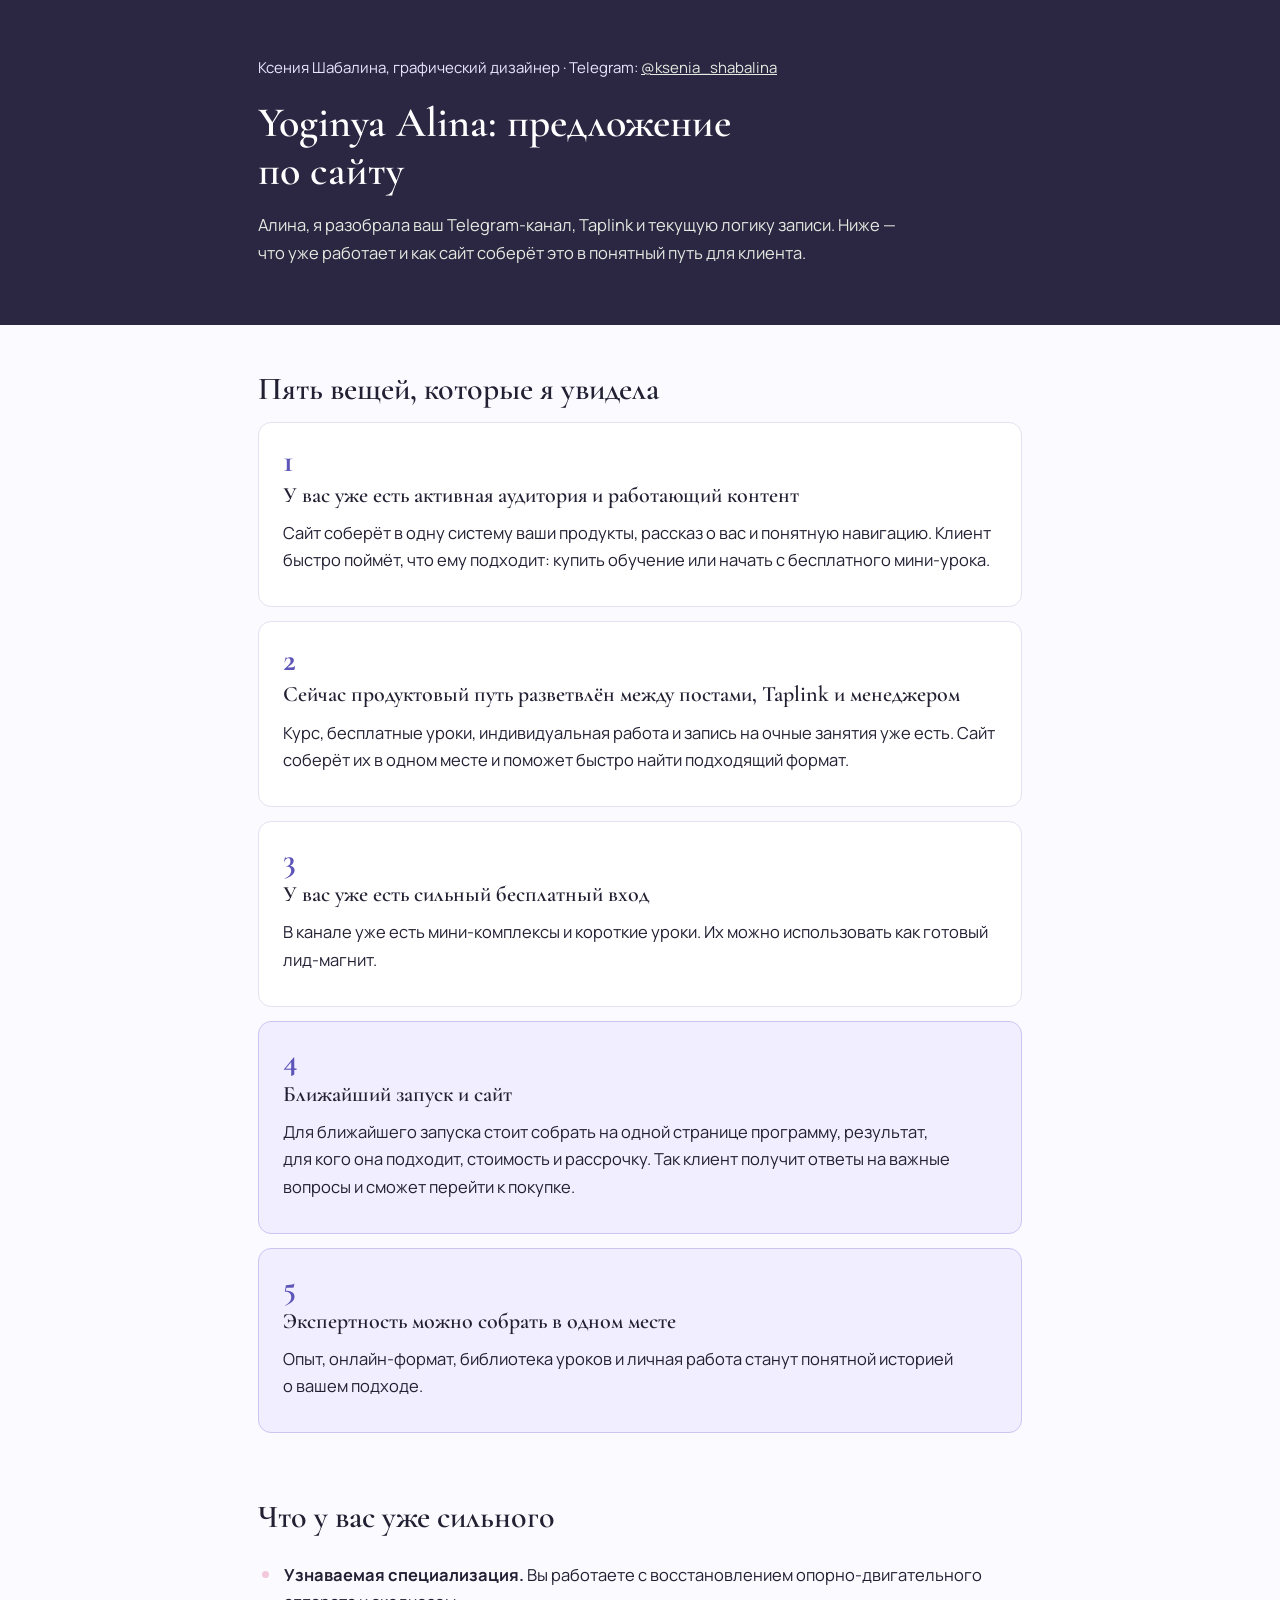
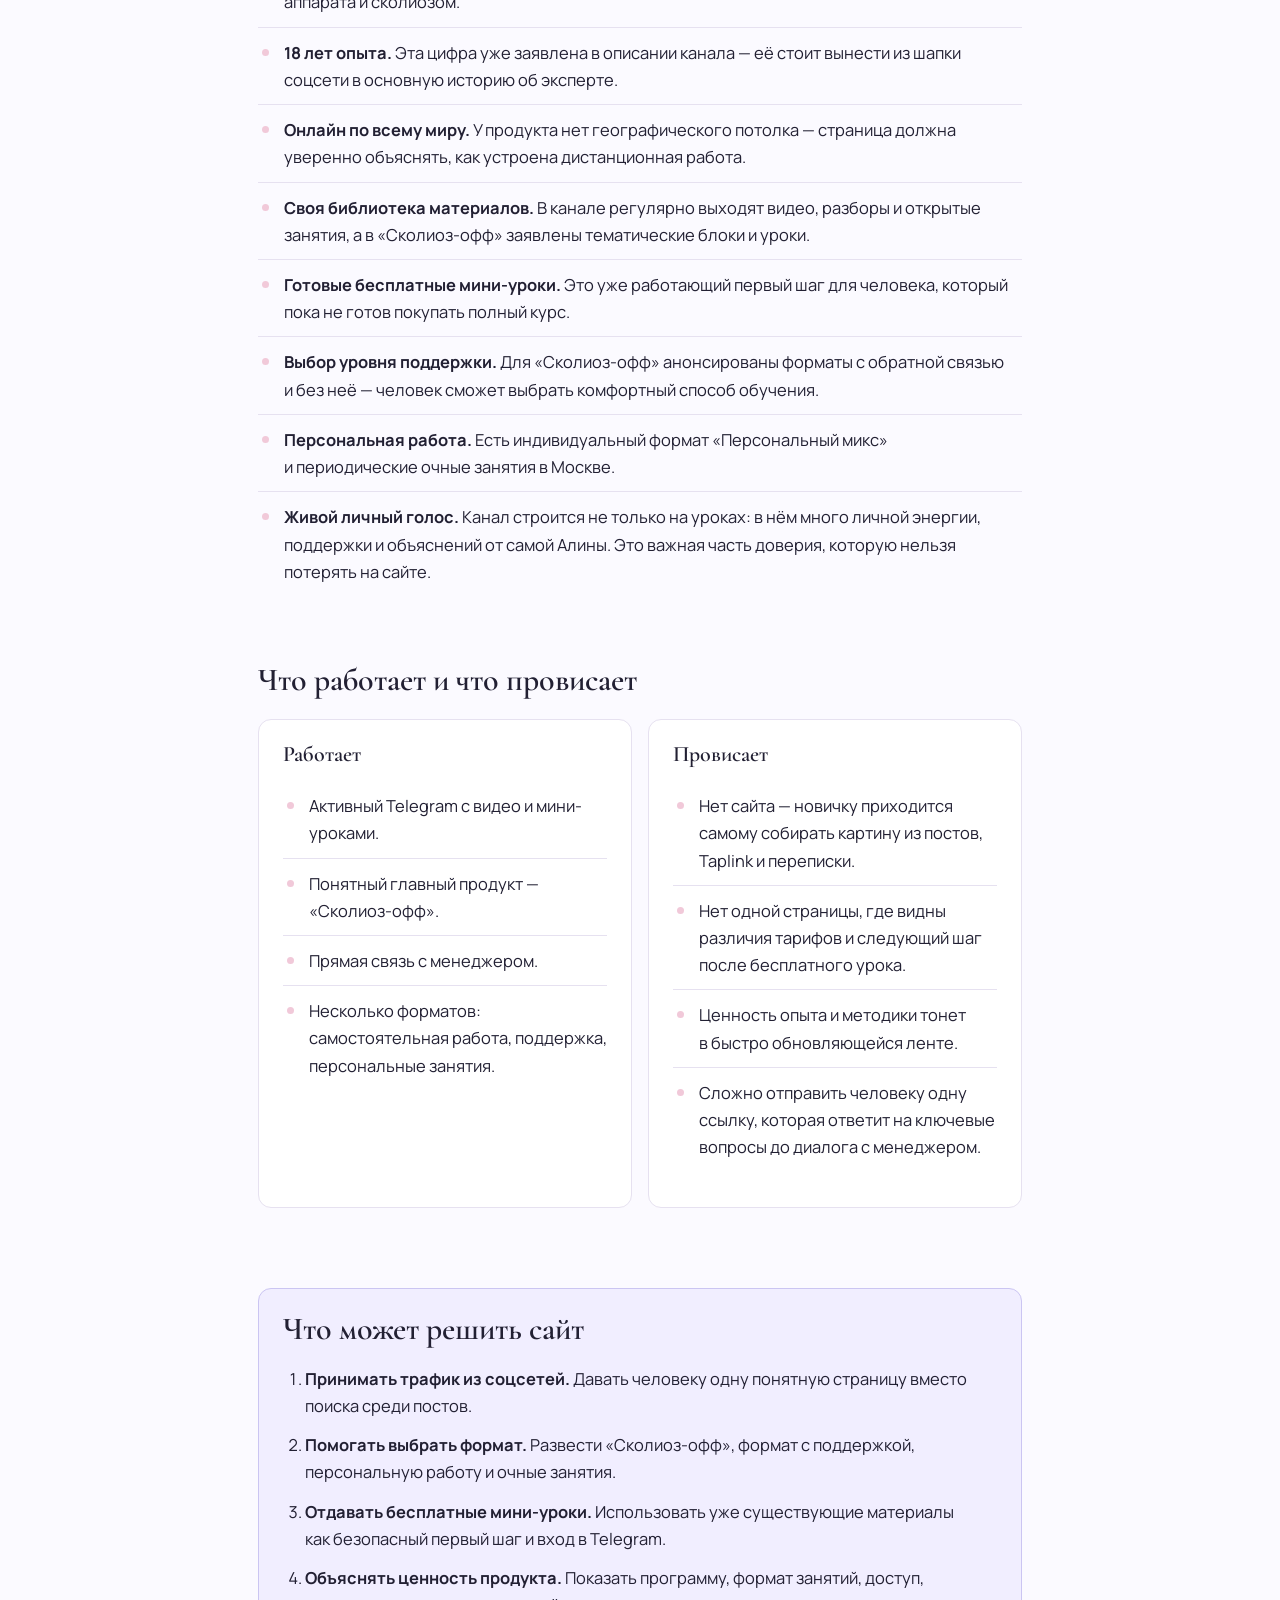
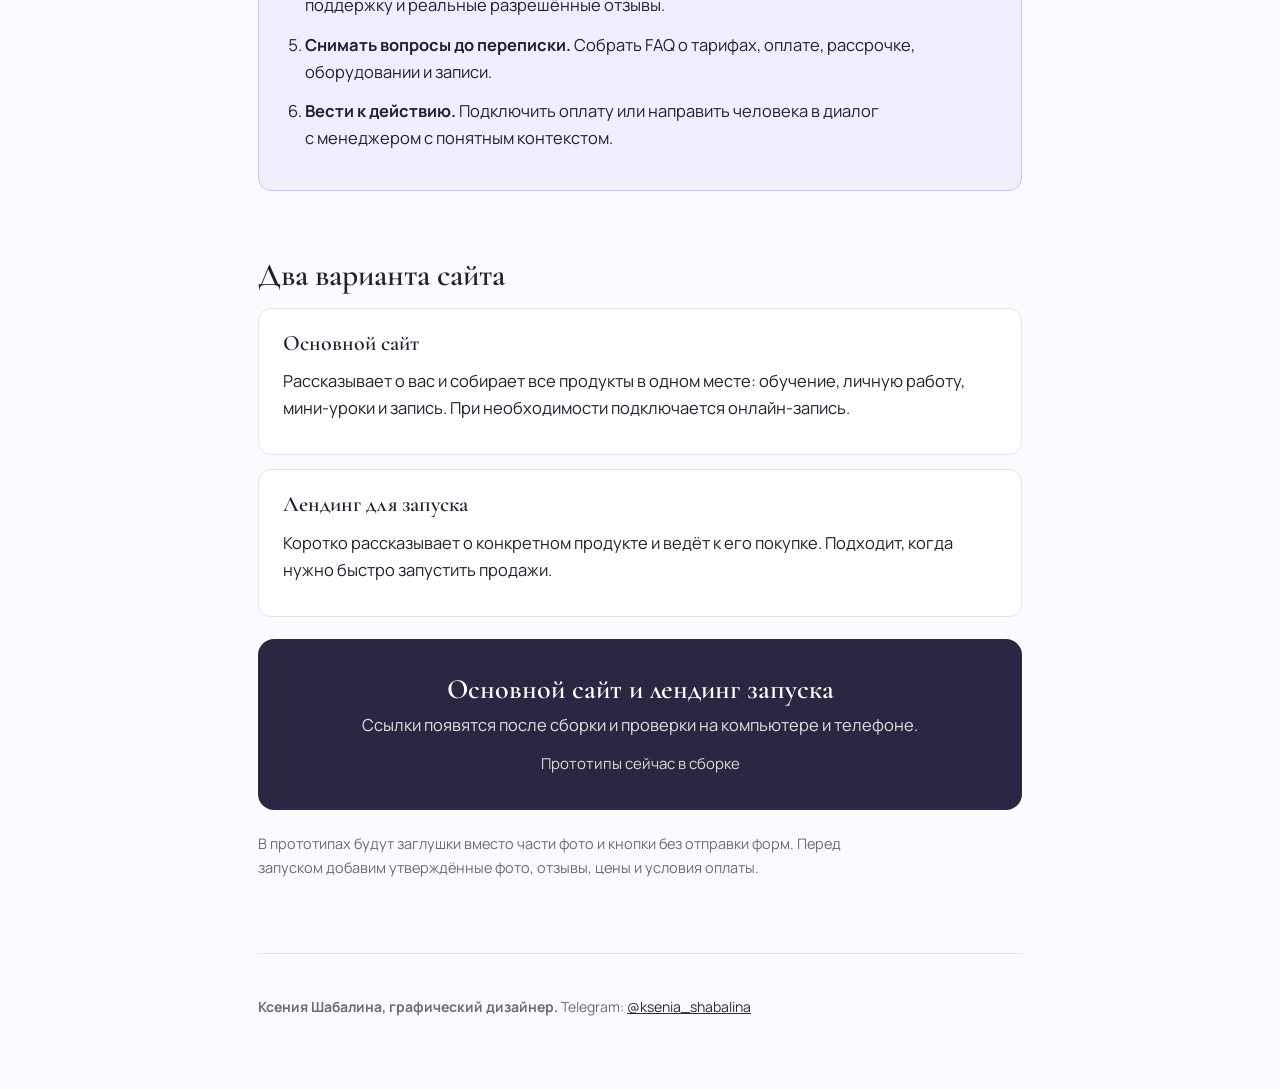
==== kp/index.html @ 1d9e5b0a "Publish Alina Putova prototypes" ====
<!doctype html>
<html lang="ru">
<head>
<meta charset="utf-8">
<meta name="viewport" content="width=device-width, initial-scale=1, viewport-fit=cover">
<meta name="robots" content="noindex, nofollow">
<title>Yoginya Alina&nbsp;— предложение по&nbsp;сайту</title>
<link rel="preconnect" href="https://fonts.googleapis.com">
<link rel="preconnect" href="https://fonts.gstatic.com" crossorigin>
<link href="https://fonts.googleapis.com/css2?family=Cormorant+Garamond:wght@500;600;700&family=Manrope:wght@400;500;600;700&display=swap" rel="stylesheet">
<style>
/* Роли цветов постоянные, значения — под клиента: акцент из логотипа или обложки группы */
:root{
  --sage:#5E55B9; --sage-dark:#2B2742; --sage-ink:#51499E; --gold:#F1C9D9; --mint:#E9E4FF;
  --bg:#FBFAFF; --paper:#fff; --ink:#222033; --muted:#6E6A7B; --line:#E6E1F0; --tint:#F1EEFF; --warn:#FFF1F6;
}
*{box-sizing:border-box}
body{margin:0;background:var(--bg);color:var(--ink);font:16.5px/1.65 Manrope,system-ui,sans-serif}
.wrap{max-width:820px;margin:0 auto;padding:0 28px}
h1,h2,h3{font-family:'Cormorant Garamond',Georgia,serif;font-weight:600;line-height:1.15;margin:0}
h1{font-size:42px;margin-bottom:16px}
h2{font-size:32px;margin:0 0 6px}
h3{font-size:22px;margin:0 0 6px}
p{margin:11px 0}
.sub{color:var(--muted);font-size:14.5px}
p.sub{max-width:72ch}
header{background:var(--sage-dark);color:#fff;padding:56px 0 48px}
header .author{font-size:15px;color:var(--mint);margin:0 0 18px}
header h1{color:#fff;max-width:24ch}
header p{color:#E4E9E1;max-width:64ch}
header .sub{color:#AEB9AE;margin-top:20px}
header a{color:#E4E9E1}
section{padding:46px 0 6px}
.card{background:var(--paper);border:1px solid var(--line);border-radius:13px;padding:22px 24px;margin:14px 0}
.card.highlight{background:var(--tint);border-color:#CBC5F2}
.card .n{font-family:'Cormorant Garamond',serif;font-size:32px;font-weight:700;color:var(--sage);line-height:1;margin-bottom:6px}
.grid.two{display:grid;grid-template-columns:1fr 1fr;gap:16px}
@media(max-width:760px){
  .wrap{padding:0 20px}
  header{padding:42px 0 36px}
  h1{font-size:34px}
  h2{font-size:30px}
  .grid.two{grid-template-columns:1fr}
  .card{padding:20px}
  section{padding-top:38px}
}
.adv{list-style:none;padding:0;margin:14px 0}
.adv li{padding:11px 0 11px 26px;border-bottom:1px solid var(--line);position:relative}
.adv li:before{content:"";position:absolute;left:4px;top:21px;width:7px;height:7px;border-radius:50%;background:var(--gold)}
.adv li:last-child{border:0}
.why{background:var(--tint);border-left:3px solid var(--sage);border-radius:0 9px 9px 0;padding:11px 16px;margin-top:12px;font-size:15.5px}
.seg{background:var(--paper);border:1px solid var(--line);border-radius:13px;padding:18px 22px;margin:12px 0}
.tag{display:inline-block;background:var(--tint);color:var(--sage-ink);font-size:12.5px;letter-spacing:.4px;padding:3px 11px;border-radius:999px;margin-bottom:8px}
.src{color:var(--muted);font-size:14px;margin-top:2px}
.note{background:var(--warn);border-radius:12px;padding:16px 20px;margin:18px 0;font-size:15.5px}
.note strong{color:#7A5A22}
ol.tasks{padding-left:22px}
ol.tasks li{margin:12px 0}
.cta{background:var(--sage-dark);color:#fff;border-radius:16px;padding:34px;text-align:center;margin:22px 0}
.cta h3{color:#fff;font-size:28px}
.cta a.btn{display:inline-block;background:var(--mint);color:var(--sage-dark);padding:14px 30px;border-radius:999px;text-decoration:none;font-weight:700;margin-top:14px}
.cta .url{display:block;margin-top:13px;color:#D6DED4;font-size:15px;word-break:break-all}
.cta p{color:#DCE3DA;max-width:56ch;margin:0 auto}
.offer{background:var(--paper);border:1px solid var(--line);border-radius:13px;padding:22px 24px;margin:14px 0}
.offer-main{border:2px solid var(--sage);background:#FAFCF8}
.badge{display:inline-block;background:var(--sage);color:#fff;font-size:12px;letter-spacing:1.4px;text-transform:uppercase;padding:3px 11px;border-radius:6px;margin-bottom:9px}
blockquote{margin:14px 0;padding:14px 20px;background:var(--paper);border-left:3px solid var(--gold);border-radius:0 9px 9px 0;font-style:italic;color:#353B36}
footer{margin-top:56px;padding:30px 0 60px;border-top:1px solid var(--line);color:var(--muted);font-size:14px}
footer p{max-width:70ch}
footer a{color:var(--sage-dark)}
@media print{
  body{background:#fff;font-size:11.5pt}
  .wrap{max-width:100%;padding:0 14mm}
  header{padding:16mm 0 11mm;-webkit-print-color-adjust:exact;print-color-adjust:exact}
  section{padding:5mm 0 0}
  h2{margin-top:2mm}
  .adv li{padding:7px 0 7px 24px}
  p{margin:8px 0}
  .card,.seg,.offer,.cta,.note,.why,blockquote{page-break-inside:avoid;break-inside:avoid;-webkit-print-color-adjust:exact;print-color-adjust:exact}
  h2,h3{page-break-after:avoid;break-after:avoid}
  .card,.seg,.offer{padding:15px 20px;margin:8px 0}
  .why{margin-top:9px;padding:9px 14px}
  .cta{padding:24px;margin:16px 0}
  footer{margin-top:2px;padding:2px 0 4px;font-size:9pt;break-inside:avoid;page-break-inside:avoid}
  footer p{margin:2px 0}
  h1{font-size:28pt}h2{font-size:20pt}h3{font-size:14pt}
  a{color:inherit;text-decoration:none}
  @page{margin:0}
}
</style>
</head>
<body>

<header>
  <div class="wrap">
    <p class="author">Ксения Шабалина, графический дизайнер · Telegram: <a href="https://t.me/ksenia_shabalina">@ksenia_shabalina</a></p>
    <h1>Yoginya Alina: предложение по&nbsp;сайту</h1>
    <p>Алина, я&nbsp;разобрала ваш&nbsp;Telegram-канал, Taplink и&nbsp;текущую логику записи. Ниже&nbsp;— что&nbsp;уже&nbsp;работает и&nbsp;как сайт соберёт это&nbsp;в&nbsp;понятный путь для&nbsp;клиента.</p>
  </div>
</header>

<div class="wrap">

<section>
  <h2>Пять вещей, которые я&nbsp;увидела</h2>
  <div class="card">
    <div class="n">1</div>
    <h3>У&nbsp;вас уже&nbsp;есть активная аудитория и&nbsp;работающий контент</h3>
    <p>Сайт соберёт в&nbsp;одну систему ваши продукты, рассказ о&nbsp;вас и&nbsp;понятную навигацию. Клиент быстро поймёт, что&nbsp;ему подходит: купить обучение или&nbsp;начать с&nbsp;бесплатного мини-урока.</p>
  </div>
  <div class="card">
    <div class="n">2</div>
    <h3>Сейчас продуктовый путь разветвлён между&nbsp;постами, Taplink и&nbsp;менеджером</h3>
    <p>Курс, бесплатные уроки, индивидуальная работа и&nbsp;запись на&nbsp;очные занятия уже&nbsp;есть. Сайт соберёт их&nbsp;в&nbsp;одном месте и&nbsp;поможет быстро найти подходящий формат.</p>
  </div>
  <div class="card">
    <div class="n">3</div>
    <h3>У&nbsp;вас уже&nbsp;есть сильный бесплатный вход</h3>
    <p>В&nbsp;канале уже&nbsp;есть мини-комплексы и&nbsp;короткие уроки. Их&nbsp;можно использовать как&nbsp;готовый лид-магнит.</p>
  </div>
  <div class="card highlight">
    <div class="n">4</div>
    <h3>Ближайший запуск и&nbsp;сайт</h3>
    <p>Для ближайшего запуска стоит собрать на&nbsp;одной странице программу, результат, для&nbsp;кого она&nbsp;подходит, стоимость и&nbsp;рассрочку. Так&nbsp;клиент получит ответы на&nbsp;важные вопросы и&nbsp;сможет перейти к&nbsp;покупке.</p>
  </div>
  <div class="card highlight">
    <div class="n">5</div>
    <h3>Экспертность можно собрать в&nbsp;одном месте</h3>
    <p>Опыт, онлайн-формат, библиотека уроков и&nbsp;личная работа станут понятной историей о&nbsp;вашем подходе.</p>
  </div>
</section>

<section>
  <h2>Что&nbsp;у&nbsp;вас уже&nbsp;сильного</h2>
  <ul class="adv">
    <li><b>Узнаваемая специализация.</b> Вы работаете с&nbsp;восстановлением опорно-двигательного аппарата и&nbsp;сколиозом.</li>
    <li><b>18 лет опыта.</b> Эта цифра уже&nbsp;заявлена в&nbsp;описании канала&nbsp;— её&nbsp;стоит вынести из&nbsp;шапки соцсети в&nbsp;основную историю об&nbsp;эксперте.</li>
    <li><b>Онлайн по&nbsp;всему миру.</b> У&nbsp;продукта нет&nbsp;географического потолка&nbsp;— страница должна уверенно объяснять, как&nbsp;устроена дистанционная работа.</li>
    <li><b>Своя библиотека материалов.</b> В&nbsp;канале регулярно выходят видео, разборы и&nbsp;открытые занятия, а&nbsp;в&nbsp;«Сколиоз-офф» заявлены тематические блоки и&nbsp;уроки.</li>
    <li><b>Готовые бесплатные мини-уроки.</b> Это&nbsp;уже&nbsp;работающий первый шаг для&nbsp;человека, который пока не&nbsp;готов покупать полный курс.</li>
    <li><b>Выбор уровня поддержки.</b> Для&nbsp;«Сколиоз-офф» анонсированы форматы с&nbsp;обратной связью и&nbsp;без&nbsp;неё&nbsp;— человек сможет выбрать комфортный способ обучения.</li>
    <li><b>Персональная работа.</b> Есть индивидуальный формат «Персональный микс» и&nbsp;периодические очные занятия в&nbsp;Москве.</li>
    <li><b>Живой личный голос.</b> Канал строится не&nbsp;только на&nbsp;уроках: в&nbsp;нём много личной энергии, поддержки и&nbsp;объяснений от&nbsp;самой Алины. Это&nbsp;важная часть доверия, которую нельзя потерять на&nbsp;сайте.</li>
  </ul>
</section>

<section>
  <h2>Что&nbsp;работает и&nbsp;что&nbsp;провисает</h2>
  <div class="grid two">
    <div class="card">
      <h3>Работает</h3>
      <ul class="adv">
        <li>Активный Telegram с&nbsp;видео и&nbsp;мини-уроками.</li>
        <li>Понятный главный продукт&nbsp;— «Сколиоз-офф».</li>
        <li>Прямая связь с&nbsp;менеджером.</li>
        <li>Несколько форматов: самостоятельная работа, поддержка, персональные занятия.</li>
      </ul>
    </div>
    <div class="card">
      <h3>Провисает</h3>
      <ul class="adv">
        <li>Нет&nbsp;сайта&nbsp;— новичку приходится самому собирать картину из&nbsp;постов, Taplink и&nbsp;переписки.</li>
        <li>Нет&nbsp;одной страницы, где&nbsp;видны различия тарифов и&nbsp;следующий шаг после&nbsp;бесплатного урока.</li>
        <li>Ценность опыта и&nbsp;методики тонет в&nbsp;быстро обновляющейся ленте.</li>
        <li>Сложно отправить человеку одну ссылку, которая ответит на&nbsp;ключевые вопросы до&nbsp;диалога с&nbsp;менеджером.</li>
      </ul>
    </div>
  </div>
</section>

<section>
  <div class="card highlight">
  <h2>Что&nbsp;может решить сайт</h2>
  <ol class="tasks">
    <li><b>Принимать трафик из&nbsp;соцсетей.</b> Давать человеку одну понятную страницу вместо поиска среди постов.</li>
    <li><b>Помогать выбрать формат.</b> Развести «Сколиоз-офф», формат с&nbsp;поддержкой, персональную работу и&nbsp;очные занятия.</li>
    <li><b>Отдавать бесплатные мини-уроки.</b> Использовать уже&nbsp;существующие материалы как&nbsp;безопасный первый шаг и&nbsp;вход в&nbsp;Telegram.</li>
    <li><b>Объяснять ценность продукта.</b> Показать программу, формат занятий, доступ, поддержку и&nbsp;реальные разрешённые отзывы.</li>
    <li><b>Снимать вопросы до&nbsp;переписки.</b> Собрать FAQ о&nbsp;тарифах, оплате, рассрочке, оборудовании и&nbsp;записи.</li>
    <li><b>Вести к&nbsp;действию.</b> Подключить оплату или&nbsp;направить человека в&nbsp;диалог с&nbsp;менеджером с&nbsp;понятным контекстом.</li>
  </ol>
  </div>
</section>

<section>
  <h2>Два варианта сайта</h2>
  <div class="card">
    <h3>Основной сайт</h3>
    <p>Рассказывает о&nbsp;вас и&nbsp;собирает все продукты в&nbsp;одном месте: обучение, личную работу, мини-уроки и&nbsp;запись. При необходимости подключается онлайн-запись.</p>
  </div>
  <div class="card">
    <h3>Лендинг для запуска</h3>
    <p>Коротко рассказывает о&nbsp;конкретном продукте и&nbsp;ведёт к&nbsp;его покупке. Подходит, когда нужно быстро запустить продажи.</p>
  </div>
  <div class="cta">
    <h3>Основной сайт и&nbsp;лендинг запуска</h3>
    <p>Ссылки появятся после сборки и&nbsp;проверки на&nbsp;компьютере и&nbsp;телефоне.</p>
    <span class="url">Прототипы сейчас в&nbsp;сборке</span>
  </div>
  <p class="sub">В&nbsp;прототипах будут заглушки вместо части фото и&nbsp;кнопки без&nbsp;отправки форм. Перед запуском добавим утверждённые фото, отзывы, цены и&nbsp;условия оплаты.</p>
</section>

<footer>
  <div class="wrap" style="padding:0">
    <p><b>Ксения Шабалина, графический дизайнер.</b> Telegram: <a href="https://t.me/ksenia_shabalina">@ksenia_shabalina</a></p>
  </div>
</footer>

</div>
</body>
</html>
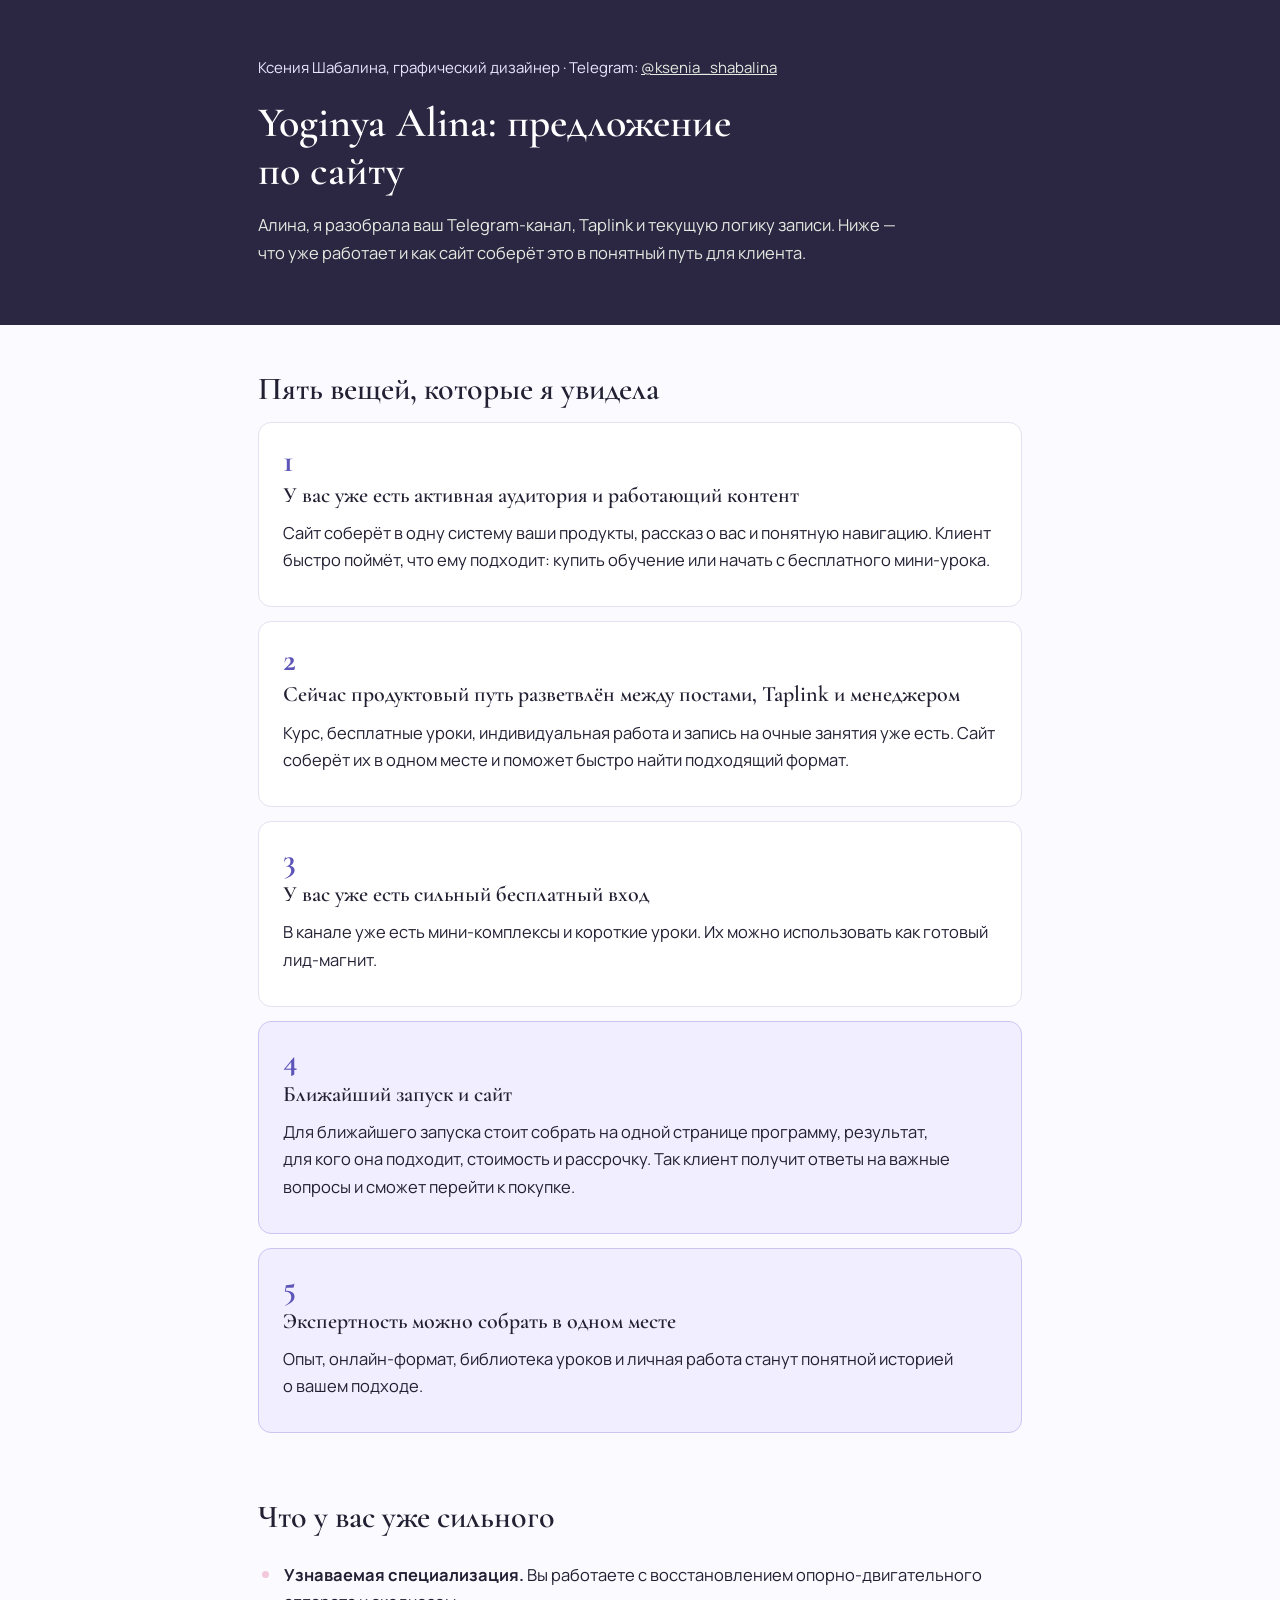
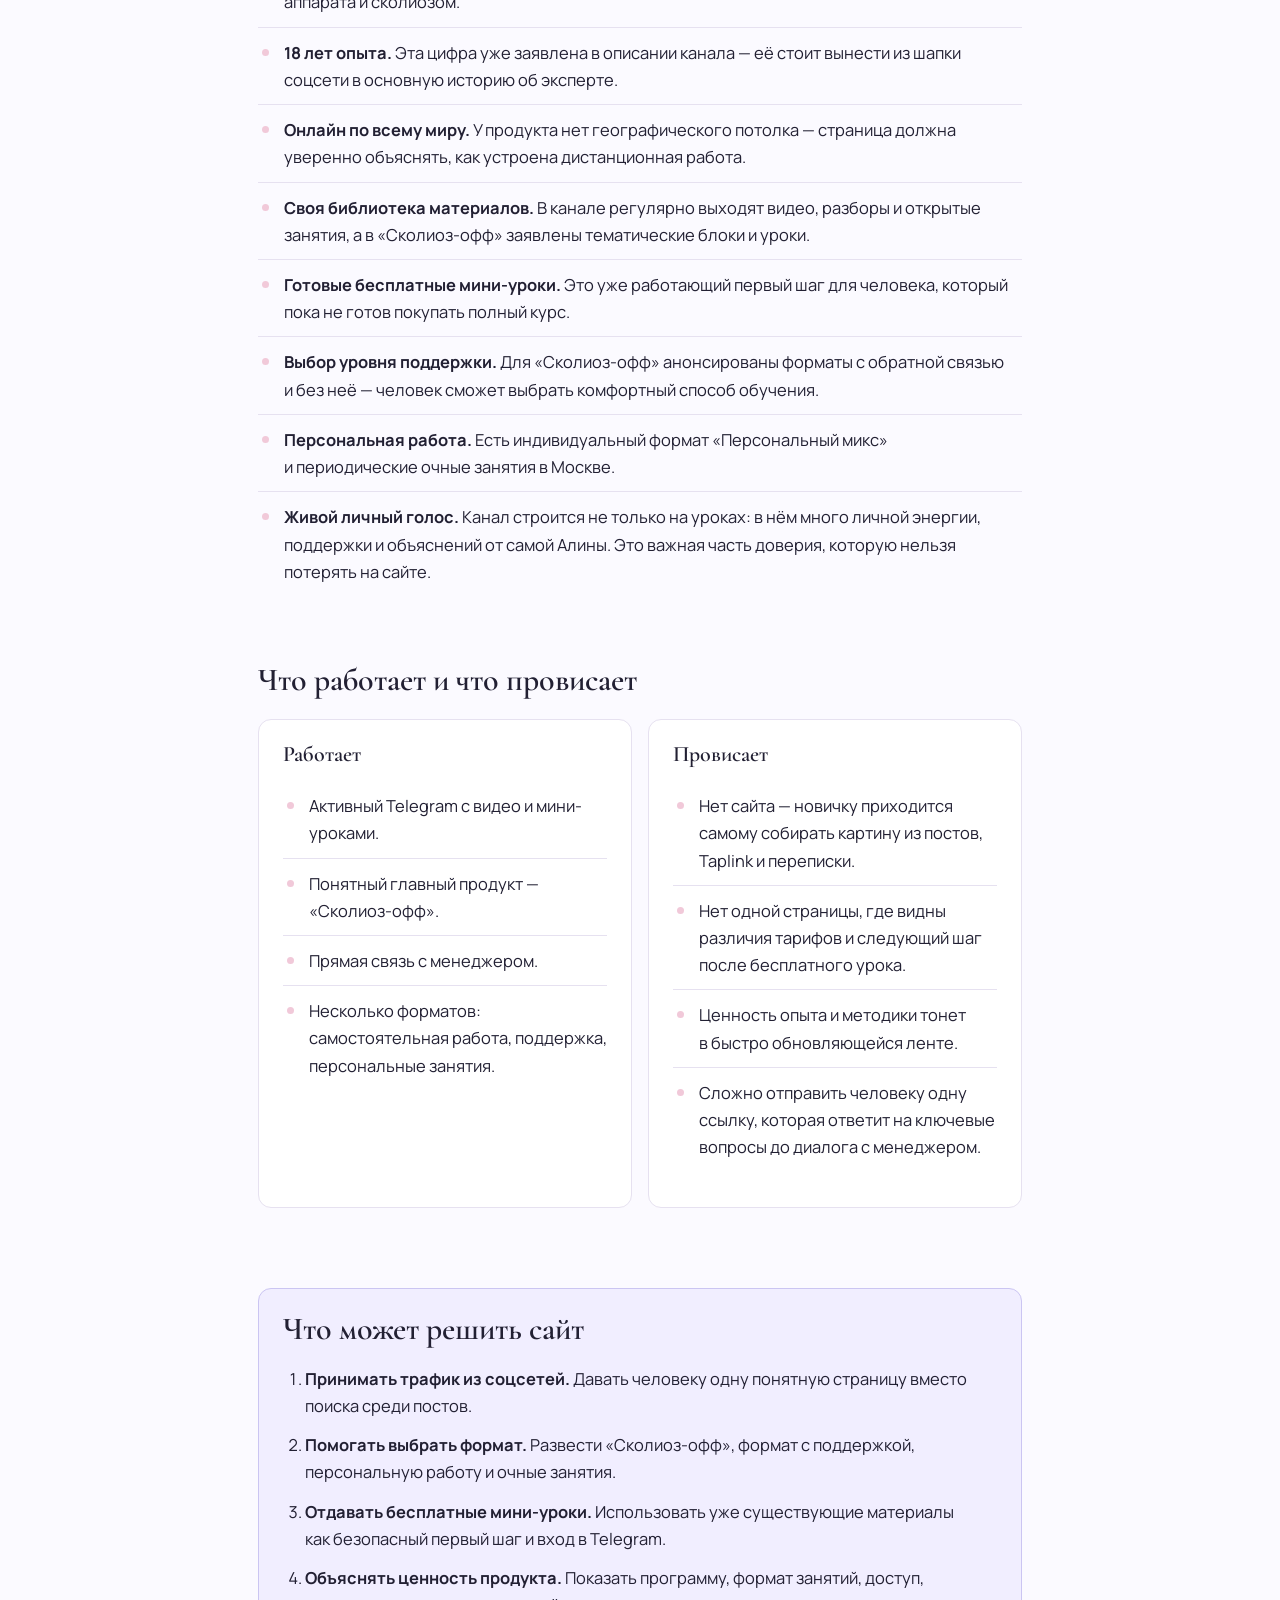
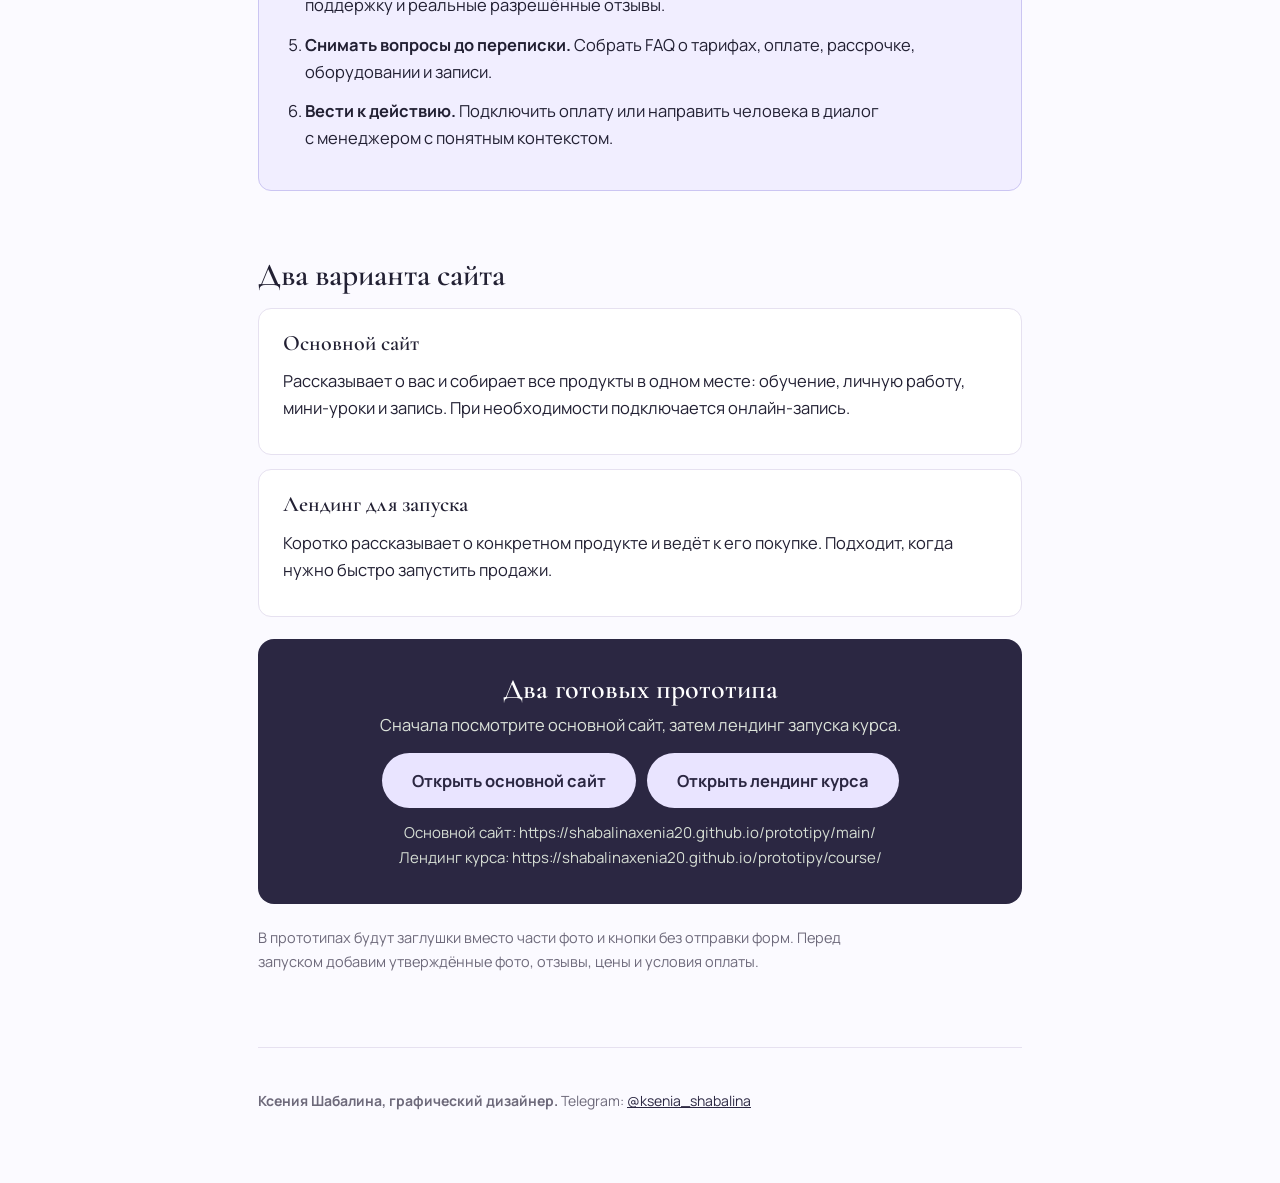
==== commit 67717560: "Link prototypes from proposal" ====
--- a/kp/index.html
+++ b/kp/index.html
@@ -193,9 +193,11 @@
     <p>Коротко рассказывает о&nbsp;конкретном продукте и&nbsp;ведёт к&nbsp;его покупке. Подходит, когда нужно быстро запустить продажи.</p>
   </div>
   <div class="cta">
-    <h3>Основной сайт и&nbsp;лендинг запуска</h3>
-    <p>Ссылки появятся после сборки и&nbsp;проверки на&nbsp;компьютере и&nbsp;телефоне.</p>
-    <span class="url">Прототипы сейчас в&nbsp;сборке</span>
+    <h3>Два готовых прототипа</h3>
+    <p>Сначала посмотрите основной сайт, затем лендинг запуска курса.</p>
+    <a class="btn" href="https://shabalinaxenia20.github.io/prototipy/main/">Открыть основной сайт</a>
+    <a class="btn" href="https://shabalinaxenia20.github.io/prototipy/course/" style="margin-left:8px">Открыть лендинг курса</a>
+    <span class="url">Основной сайт: https://shabalinaxenia20.github.io/prototipy/main/<br>Лендинг курса: https://shabalinaxenia20.github.io/prototipy/course/</span>
   </div>
   <p class="sub">В&nbsp;прототипах будут заглушки вместо части фото и&nbsp;кнопки без&nbsp;отправки форм. Перед запуском добавим утверждённые фото, отзывы, цены и&nbsp;условия оплаты.</p>
 </section>
